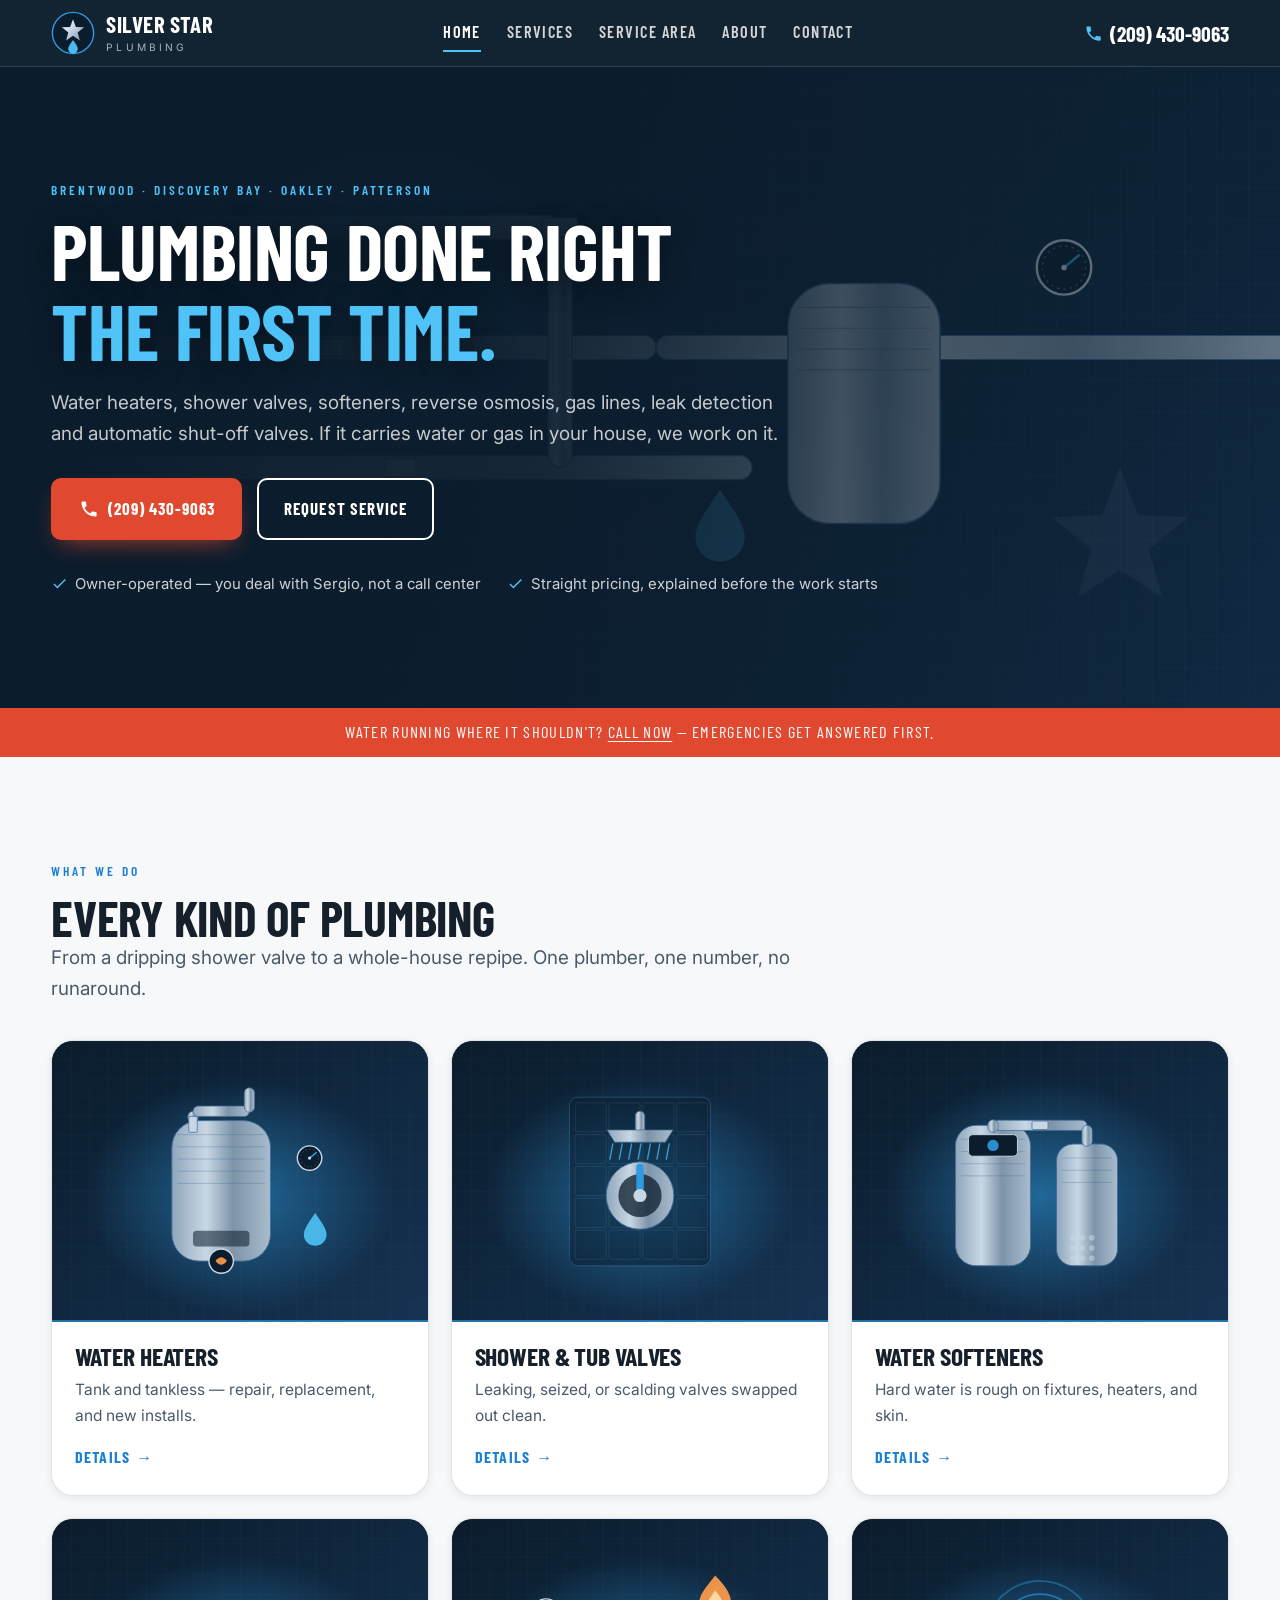
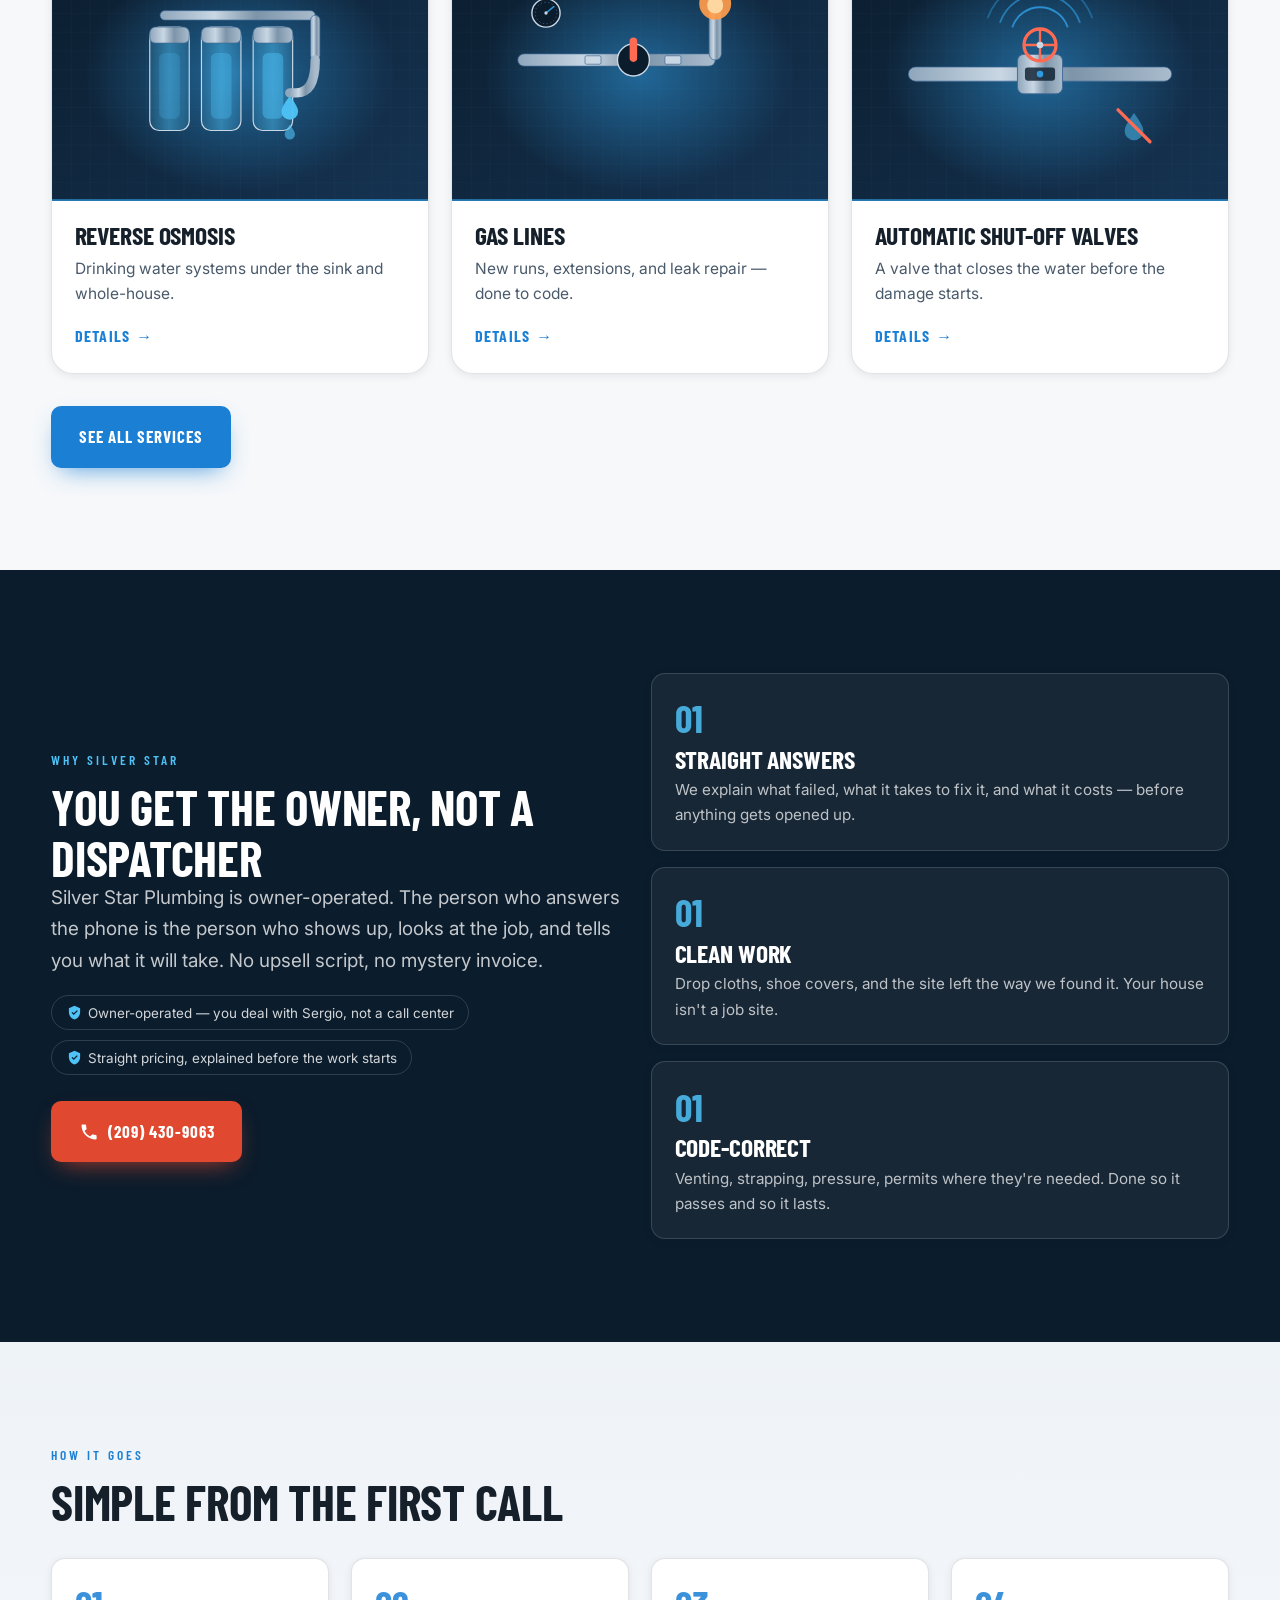
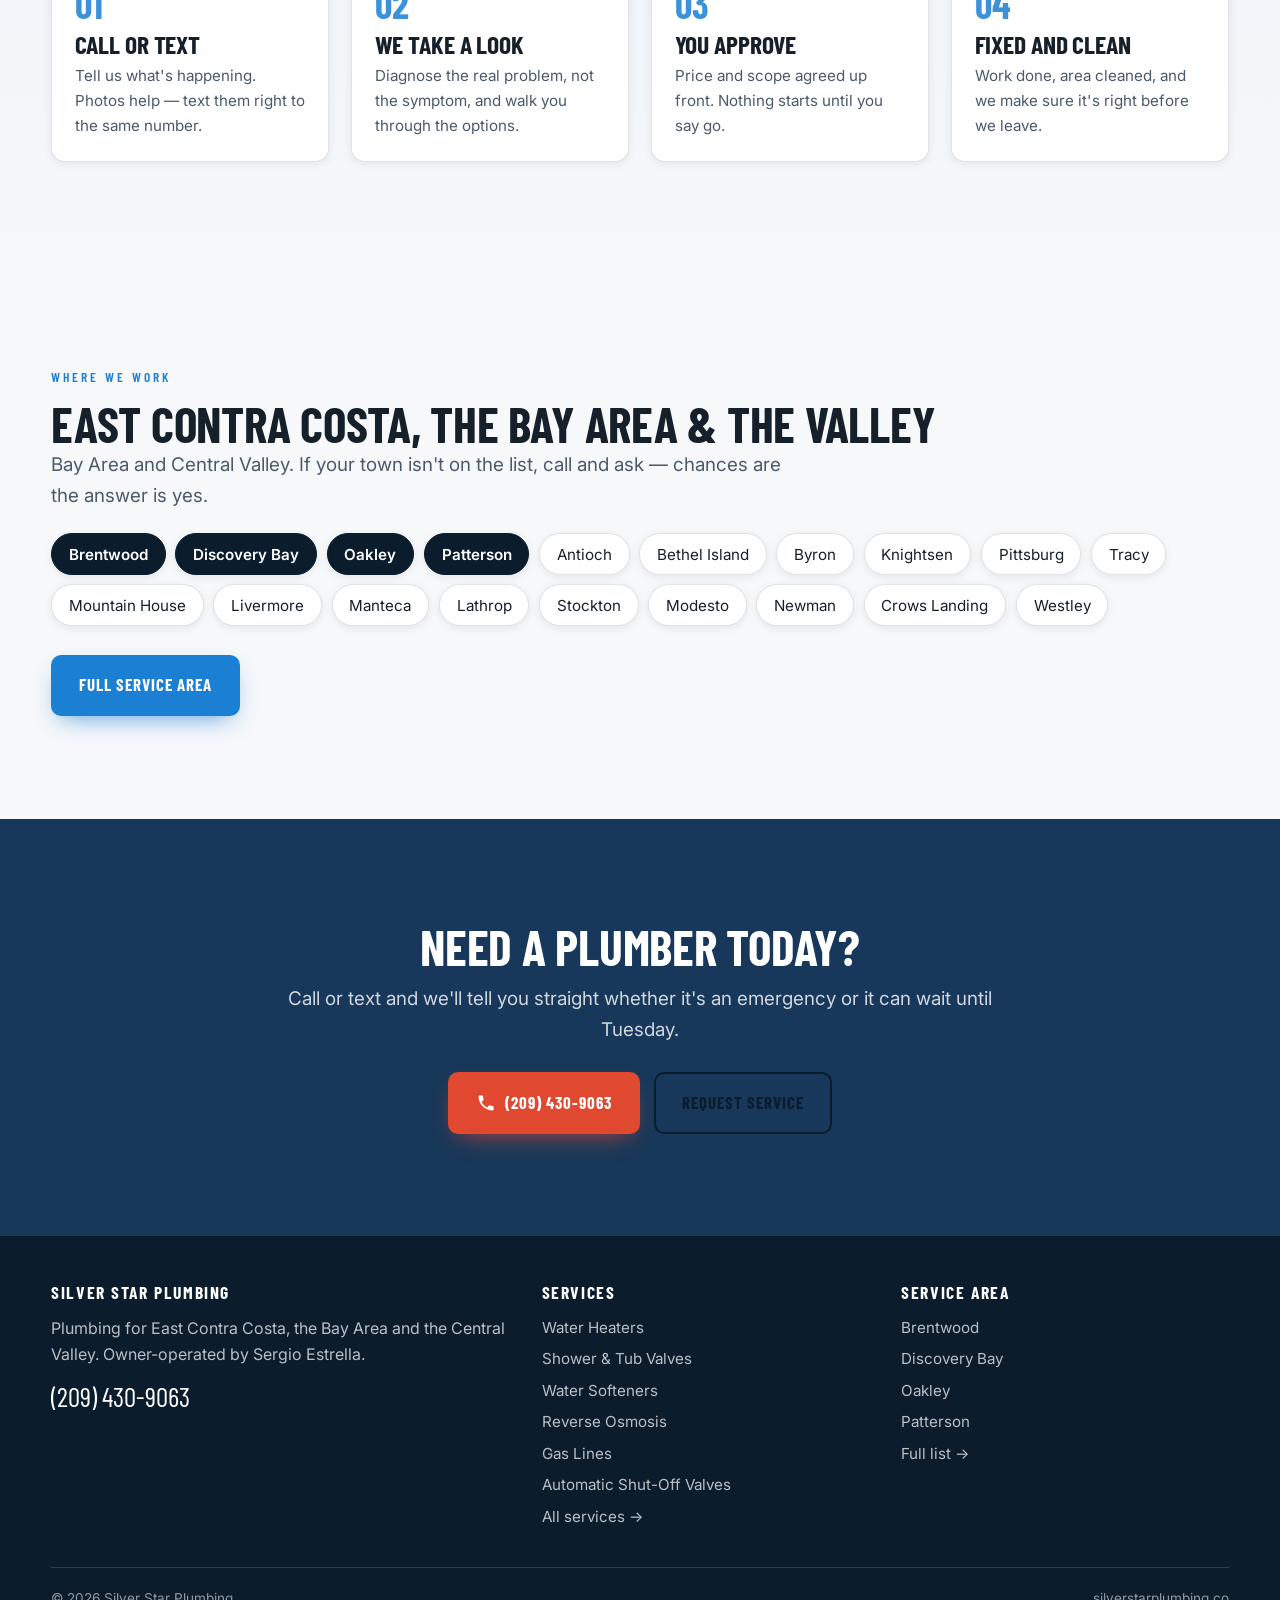
==== index.html @ 2db51eb0 "Silver Star Plumbing site: 5 pages, config-driven, generated brand art Static site for silverstarplu" ====
<!doctype html>
<html lang="en">
<head>
<meta charset="utf-8">
<meta name="viewport" content="width=device-width, initial-scale=1">
<title>Silver Star Plumbing — Brentwood, Discovery Bay, Oakley &amp; Patterson Plumber</title>
<meta name="description" content="Owner-operated plumbing for Brentwood, Discovery Bay, Oakley, Patterson and the surrounding Bay Area. Water heaters, shower valves, softeners, reverse osmosis, gas lines, leak detection and automatic shut-off valves.">
<link rel="canonical" href="https://silverstarplumbing.co/">
<meta property="og:title" content="Silver Star Plumbing">
<meta property="og:description" content="Water heaters, leak detection, gas lines, softeners and every other kind of plumbing — Brentwood, Discovery Bay, Oakley, Patterson and beyond.">
<meta property="og:type" content="website">
<meta property="og:url" content="https://silverstarplumbing.co/">
<meta property="og:image" content="https://silverstarplumbing.co/img/hero.svg">
<link rel="icon" href="img/logo.svg" type="image/svg+xml">
<link rel="preconnect" href="https://fonts.googleapis.com">
<link rel="preconnect" href="https://fonts.gstatic.com" crossorigin>
<link href="https://fonts.googleapis.com/css2?family=Barlow+Condensed:wght@600;700&family=Inter:wght@400;500;600;700&display=swap" rel="stylesheet">
<link rel="stylesheet" href="css/style.css">
</head>
<body>
<a class="skip" href="#main">Skip to content</a>
<header class="site-header" id="site-header"></header>

<main id="main">

  <!-- HERO -->
  <section class="hero on-dark">
    <div class="wrap">
      <p class="eyebrow light">Brentwood · Discovery Bay · Oakley · Patterson</p>
      <h1>Plumbing done right<span class="accent">the first time.</span></h1>
      <p class="lede">Water heaters, shower valves, softeners, reverse osmosis, gas lines, leak detection and automatic shut-off valves. If it carries water or gas in your house, we work on it.</p>
      <div class="hero-actions">
        <a class="btn btn-call" href="#" data-phone data-phone-text></a>
        <a class="btn btn-ghost" href="contact.html">Request Service</a>
      </div>
      <ul class="hero-trust" id="hero-trust"></ul>
    </div>
  </section>

  <div class="strip">
    Water running where it shouldn't? <a href="#" data-phone>Call now</a> — emergencies get answered first.
  </div>

  <!-- SERVICES -->
  <section>
    <div class="wrap">
      <p class="eyebrow">What we do</p>
      <h2>Every kind of plumbing</h2>
      <p class="lede" style="margin-bottom:2.2rem">From a dripping shower valve to a whole-house repipe. One plumber, one number, no runaround.</p>
      <div class="grid grid-3" id="service-grid" data-limit="6"></div>
      <p style="margin-top:2rem"><a class="btn btn-primary" href="services.html">See all services</a></p>
    </div>
  </section>

  <!-- WHY -->
  <section class="band-dark on-dark">
    <div class="wrap">
      <div class="grid grid-2" style="align-items:center">
        <div>
          <p class="eyebrow light">Why Silver Star</p>
          <h2>You get the owner, not a dispatcher</h2>
          <p class="lede">Silver Star Plumbing is owner-operated. The person who answers the phone is the person who shows up, looks at the job, and tells you what it will take. No upsell script, no mystery invoice.</p>
          <div class="badge-row" id="badge-row"></div>
          <p style="margin-top:1.6rem"><a class="btn btn-call" href="#" data-phone data-phone-text></a></p>
        </div>
        <div class="grid" style="gap:1rem">
          <div class="step"><h3>Straight answers</h3><p>We explain what failed, what it takes to fix it, and what it costs — before anything gets opened up.</p></div>
          <div class="step"><h3>Clean work</h3><p>Drop cloths, shoe covers, and the site left the way we found it. Your house isn't a job site.</p></div>
          <div class="step"><h3>Code-correct</h3><p>Venting, strapping, pressure, permits where they're needed. Done so it passes and so it lasts.</p></div>
        </div>
      </div>
    </div>
  </section>

  <!-- PROCESS -->
  <section class="band-tint">
    <div class="wrap">
      <p class="eyebrow">How it goes</p>
      <h2>Simple from the first call</h2>
      <div class="grid grid-4 steps" style="margin-top:2rem">
        <div class="step"><h3>Call or text</h3><p>Tell us what's happening. Photos help — text them right to the same number.</p></div>
        <div class="step"><h3>We take a look</h3><p>Diagnose the real problem, not the symptom, and walk you through the options.</p></div>
        <div class="step"><h3>You approve</h3><p>Price and scope agreed up front. Nothing starts until you say go.</p></div>
        <div class="step"><h3>Fixed and clean</h3><p>Work done, area cleaned, and we make sure it's right before we leave.</p></div>
      </div>
    </div>
  </section>

  <!-- AREAS -->
  <section>
    <div class="wrap">
      <p class="eyebrow">Where we work</p>
      <h2>East Contra Costa, the Bay Area &amp; the Valley</h2>
      <p class="lede" id="area-note"></p>
      <div class="chips" id="area-chips"></div>
      <p style="margin-top:1.8rem"><a class="btn btn-primary" href="areas.html">Full service area</a></p>
    </div>
  </section>

  <!-- REVIEWS (renders only when real reviews exist in config) -->
  <section id="reviews-section" class="band-tint">
    <div class="wrap">
      <p class="eyebrow">Customers</p>
      <h2>What people say</h2>
      <div class="grid grid-3" id="review-grid" style="margin-top:2rem"></div>
    </div>
  </section>

  <!-- CTA -->
  <section class="cta-band">
    <div class="wrap">
      <h2>Need a plumber today?</h2>
      <p class="lede">Call or text and we'll tell you straight whether it's an emergency or it can wait until Tuesday.</p>
      <div class="cta-actions">
        <a class="btn btn-call" href="#" data-phone data-phone-text></a>
        <a class="btn btn-ghost" href="contact.html">Request Service</a>
      </div>
    </div>
  </section>

</main>

<footer class="site-footer" id="site-footer"></footer>
<div class="call-bar" id="call-bar"></div>

<script src="js/config.js"></script>
<script src="js/main.js"></script>
</body>
</html>
---- css/style.css ----
/* =========================================================
   Silver Star Plumbing — design system
   Navy / steel silver / water blue. Condensed industrial
   display face, clean sans body. Mobile-first: most plumbing
   traffic is a person standing in a wet room holding a phone.
   ========================================================= */

:root {
  --navy: #0b1c2c;
  --navy-2: #10273d;
  --navy-3: #17385a;
  --ink: #16202b;
  --ink-soft: #4a5a6b;
  --paper: #f6f8fa;
  --white: #ffffff;
  --steel: #c9d7e4;
  --line: rgba(11, 28, 44, .12);
  --line-dark: rgba(201, 215, 228, .18);
  --blue: #1b7fd4;
  --blue-dark: #1466ac;
  --water: #4fc3f7;
  --alert: #e0492f;
  --alert-dark: #bd3a23;

  --shadow-sm: 0 2px 8px rgba(11, 28, 44, .08);
  --shadow: 0 18px 44px -18px rgba(11, 28, 44, .38);
  --shadow-lg: 0 30px 70px -26px rgba(11, 28, 44, .5);
  --radius: 14px;
  --radius-lg: 22px;

  --display: "Barlow Condensed", "Oswald", "Avenir Next Condensed", "Arial Narrow",
             "Helvetica Neue", sans-serif;
  --body: "Inter", -apple-system, BlinkMacSystemFont, "Segoe UI", Roboto, sans-serif;
}

*, *::before, *::after { margin: 0; padding: 0; box-sizing: border-box; }
html { scroll-behavior: smooth; -webkit-text-size-adjust: 100%; }
body {
  font-family: var(--body);
  background: var(--paper);
  color: var(--ink);
  line-height: 1.65;
  -webkit-font-smoothing: antialiased;
  overflow-x: hidden;
}
img, svg { max-width: 100%; height: auto; display: block; }
.card-art img { height: 100%; }
a { color: inherit; text-decoration: none; }
button { font: inherit; cursor: pointer; }

h1, h2, h3, h4, .display {
  font-family: var(--display);
  font-weight: 700;
  line-height: 1.02;
  letter-spacing: -.005em;
  text-transform: uppercase;
}
h1 { font-size: clamp(2.6rem, 7.4vw, 4.9rem); }
h2 { font-size: clamp(2rem, 5vw, 3.1rem); }
h3 { font-size: clamp(1.25rem, 2.6vw, 1.6rem); }

.wrap { width: min(1180px, 92vw); margin: 0 auto; }
.center { text-align: center; }
.eyebrow {
  font-family: var(--display);
  text-transform: uppercase;
  letter-spacing: .22em;
  font-size: .84rem;
  font-weight: 600;
  color: var(--blue);
  margin-bottom: .6rem;
}
.on-dark .eyebrow, .eyebrow.light { color: var(--water); }
.lede { font-size: clamp(1.02rem, 2vw, 1.18rem); color: var(--ink-soft); max-width: 62ch; }
.on-dark .lede { color: rgba(255, 255, 255, .76); }
section { padding: clamp(3.6rem, 8vw, 6.4rem) 0; }

/* ---------- skip link ---------- */
.skip {
  position: absolute; left: -9999px; top: 0; z-index: 200;
  background: var(--navy); color: #fff; padding: 12px 18px; border-radius: 0 0 10px 0;
}
.skip:focus { left: 0; }

/* ---------- buttons ---------- */
.btn {
  display: inline-flex; align-items: center; justify-content: center; gap: .55rem;
  font-family: var(--display); text-transform: uppercase; letter-spacing: .06em;
  font-weight: 700; font-size: 1.06rem;
  padding: .92rem 1.6rem; border: 2px solid transparent; border-radius: 10px;
  transition: transform .16s ease, box-shadow .2s ease, background .2s ease, color .2s ease;
  min-height: 52px;
}
.btn:hover { transform: translateY(-2px); }
.btn:active { transform: translateY(0); }
.btn-call { background: var(--alert); color: #fff; box-shadow: 0 10px 24px -10px rgba(224, 73, 47, .8); }
.btn-call:hover { background: var(--alert-dark); }
.btn-primary { background: var(--blue); color: #fff; box-shadow: 0 10px 24px -10px rgba(27, 127, 212, .8); }
.btn-primary:hover { background: var(--blue-dark); }
.btn-ghost { border-color: currentColor; color: var(--navy); }
.on-dark .btn-ghost { color: #fff; }
.btn-ghost:hover { background: rgba(255, 255, 255, .1); }
.btn svg { width: 20px; height: 20px; fill: currentColor; }

/* ---------- header ---------- */
.site-header {
  position: sticky; top: 0; z-index: 80;
  background: rgba(11, 28, 44, .97);
  backdrop-filter: blur(12px);
  border-bottom: 1px solid var(--line-dark);
}
.header-inner {
  display: flex; align-items: center; justify-content: space-between; gap: 1rem;
  padding: .7rem 4vw;
}
.brand { display: flex; align-items: center; gap: .7rem; }
.brand img { width: 44px; height: 44px; }
.brand-text { line-height: 1.02; }
.brand-name {
  font-family: var(--display); font-weight: 700; text-transform: uppercase;
  font-size: 1.42rem; color: #fff; letter-spacing: .01em;
}
.brand-sub {
  font-size: .64rem; letter-spacing: .3em; text-transform: uppercase;
  color: var(--steel); opacity: .8;
}
.nav { display: flex; align-items: center; gap: 1.6rem; }
.nav a {
  font-family: var(--display); text-transform: uppercase; letter-spacing: .09em;
  font-weight: 600; font-size: 1.02rem; color: rgba(255, 255, 255, .82);
  padding: .3rem 0; border-bottom: 2px solid transparent;
}
.nav a:hover, .nav a.active { color: #fff; border-bottom-color: var(--water); }
.header-cta { display: flex; align-items: center; gap: .75rem; }
.header-phone {
  font-family: var(--display); font-size: 1.34rem; font-weight: 700; color: #fff;
  display: flex; align-items: center; gap: .45rem; white-space: nowrap;
}
.header-phone svg { width: 19px; height: 19px; fill: var(--water); }
.nav-toggle {
  display: none; background: none; border: 1px solid var(--line-dark);
  border-radius: 8px; padding: .5rem .6rem; color: #fff;
}
.nav-toggle svg { width: 24px; height: 24px; fill: currentColor; }

@media (max-width: 940px) {
  .nav {
    position: fixed; inset: 62px 0 auto 0; flex-direction: column; gap: 0;
    background: var(--navy); border-bottom: 1px solid var(--line-dark);
    padding: .5rem 4vw 1.2rem; display: none;
  }
  .nav.open { display: flex; }
  .nav a { width: 100%; padding: .85rem 0; border-bottom: 1px solid var(--line-dark); }
  .nav a:hover, .nav a.active { border-bottom-color: var(--line-dark); }
  .nav-toggle { display: block; }
  .header-phone span { display: none; }
  .header-phone::after { content: "Call"; font-size: 1.1rem; }
}
@media (max-width: 460px) {
  .brand img { width: 38px; height: 38px; }
  .brand-name { font-size: 1.18rem; }
  .brand-sub { font-size: .58rem; letter-spacing: .24em; }
}

/* ---------- hero ---------- */
.hero {
  position: relative; color: #fff; overflow: hidden;
  background: var(--navy);
  padding: clamp(3.4rem, 9vw, 7rem) 0 clamp(4rem, 9vw, 7rem);
}
.hero::before {
  content: ""; position: absolute; inset: 0;
  background-image: url("../img/hero.svg");
  background-size: cover; background-position: center right;
  opacity: .85;
}
.hero::after {
  content: ""; position: absolute; inset: 0;
  background: linear-gradient(100deg, var(--navy) 10%, rgba(11, 28, 44, .9) 44%, rgba(11, 28, 44, .28) 100%);
}
.hero .wrap { position: relative; z-index: 2; }
.hero h1 { margin-bottom: 1rem; text-shadow: 0 4px 30px rgba(0, 0, 0, .45); }
.hero h1 .accent { color: var(--water); display: block; }
.hero .lede { margin-bottom: 1.8rem; }
.hero-actions { display: flex; flex-wrap: wrap; gap: .9rem; margin-bottom: 2rem; }
.hero-trust { display: flex; flex-wrap: wrap; gap: .6rem 1.6rem; font-size: .93rem; color: rgba(255, 255, 255, .8); }
.hero-trust li { list-style: none; display: flex; align-items: center; gap: .45rem; }
.hero-trust svg { width: 17px; height: 17px; fill: var(--water); flex: none; }

/* ---------- alert strip ---------- */
.strip {
  background: var(--alert); color: #fff;
  font-family: var(--display); text-transform: uppercase; letter-spacing: .08em;
  font-size: 1.02rem; text-align: center; padding: .7rem 4vw;
}
.strip a { text-decoration: underline; text-underline-offset: 3px; }

/* ---------- service grid ---------- */
.grid { display: grid; gap: 1.4rem; }
.grid-3 { grid-template-columns: repeat(auto-fit, minmax(290px, 1fr)); }
.grid-2 { grid-template-columns: repeat(auto-fit, minmax(340px, 1fr)); }
.grid-4 { grid-template-columns: repeat(auto-fit, minmax(215px, 1fr)); }

.card {
  background: var(--white); border: 1px solid var(--line); border-radius: var(--radius-lg);
  overflow: hidden; box-shadow: var(--shadow-sm);
  transition: transform .2s ease, box-shadow .25s ease, border-color .2s ease;
  display: flex; flex-direction: column;
}
.card:hover { transform: translateY(-4px); box-shadow: var(--shadow); border-color: rgba(27, 127, 212, .4); }
.card-art { aspect-ratio: 4 / 3; background: var(--navy); overflow: hidden; }
.card-art img { width: 100%; height: 100%; object-fit: cover; }
.card-body { padding: 1.3rem 1.4rem 1.5rem; flex: 1; display: flex; flex-direction: column; }
.card-body h3 { margin-bottom: .5rem; }
.card-body p { color: var(--ink-soft); font-size: .97rem; }
.card-link {
  margin-top: auto; padding-top: 1rem;
  font-family: var(--display); text-transform: uppercase; letter-spacing: .08em;
  font-weight: 700; color: var(--blue); display: inline-flex; align-items: center; gap: .35rem;
}
.card:hover .card-link { gap: .65rem; }
.card-link::after { content: "→"; transition: transform .2s ease; }

/* ---------- detailed service blocks ---------- */
.svc {
  display: grid; grid-template-columns: minmax(0, 1fr) minmax(0, 1fr);
  gap: clamp(1.6rem, 4vw, 3.4rem); align-items: center;
  padding: clamp(2rem, 5vw, 3.2rem) 0; border-bottom: 1px solid var(--line);
  scroll-margin-top: 90px;
}
.svc:last-child { border-bottom: none; }
.svc:nth-child(even) .svc-art { order: 2; }
.svc-art { border-radius: var(--radius-lg); overflow: hidden; box-shadow: var(--shadow); background: var(--navy); }
.svc-art img { width: 100%; }
.svc h2 { margin-bottom: .7rem; }
.svc ul { list-style: none; margin-top: 1.1rem; display: grid; gap: .55rem; }
.svc li { display: flex; gap: .6rem; align-items: flex-start; font-size: .99rem; }
.svc li svg { width: 19px; height: 19px; fill: var(--blue); flex: none; margin-top: .28rem; }
@media (max-width: 800px) {
  .svc { grid-template-columns: 1fr; }
  .svc:nth-child(even) .svc-art { order: 0; }
}

/* ---------- dark band ---------- */
.band-dark { background: var(--navy); color: #fff; }
.band-dark h2 { color: #fff; }
.band-tint { background: linear-gradient(180deg, #eef3f8, var(--paper)); }

/* ---------- steps ---------- */
.steps { counter-reset: step; }
.step {
  position: relative; background: var(--white); border: 1px solid var(--line);
  border-radius: var(--radius); padding: 1.6rem 1.4rem 1.4rem; box-shadow: var(--shadow-sm);
}
.band-dark .step { background: rgba(255, 255, 255, .05); border-color: var(--line-dark); }
.step::before {
  counter-increment: step; content: counter(step, decimal-leading-zero);
  font-family: var(--display); font-size: 2.4rem; font-weight: 700; color: var(--blue);
  line-height: 1; display: block; margin-bottom: .5rem; opacity: .85;
}
.band-dark .step::before { color: var(--water); }
.step h3 { margin-bottom: .35rem; }
.step p { font-size: .95rem; color: var(--ink-soft); }
.band-dark .step p { color: rgba(255, 255, 255, .72); }

/* ---------- areas ---------- */
.chips { display: flex; flex-wrap: wrap; gap: .6rem; margin-top: 1.4rem; }
.chip {
  border: 1px solid var(--line); background: var(--white); border-radius: 999px;
  padding: .45rem 1.05rem; font-size: .95rem; box-shadow: var(--shadow-sm);
}
.chip.primary { background: var(--navy); color: #fff; border-color: var(--navy); font-weight: 600; }
.band-dark .chip { background: rgba(255, 255, 255, .07); border-color: var(--line-dark); color: #fff; box-shadow: none; }
.band-dark .chip.primary { background: var(--blue); border-color: var(--blue); }

/* ---------- form ---------- */
.form-wrap {
  background: var(--white); border: 1px solid var(--line); border-radius: var(--radius-lg);
  padding: clamp(1.4rem, 4vw, 2.4rem); box-shadow: var(--shadow);
}
.field { margin-bottom: 1.05rem; }
.field label {
  display: block; font-weight: 600; font-size: .92rem; margin-bottom: .35rem; color: var(--ink);
}
.field .req { color: var(--alert); }
.field input, .field select, .field textarea {
  width: 100%; font: inherit; color: var(--ink);
  padding: .8rem .95rem; border: 1px solid rgba(11, 28, 44, .22); border-radius: 10px;
  background: var(--white); transition: border-color .18s, box-shadow .18s;
  min-height: 50px;
}
.field textarea { min-height: 130px; resize: vertical; }
.field input:focus, .field select:focus, .field textarea:focus {
  outline: none; border-color: var(--blue); box-shadow: 0 0 0 3px rgba(27, 127, 212, .18);
}
.field.invalid input, .field.invalid select, .field.invalid textarea { border-color: var(--alert); }
.field-error { display: none; color: var(--alert); font-size: .85rem; margin-top: .3rem; }
.field.invalid .field-error { display: block; }
.field-row { display: grid; grid-template-columns: 1fr 1fr; gap: 1rem; }
@media (max-width: 620px) { .field-row { grid-template-columns: 1fr; gap: 0; } }
.form-note { font-size: .86rem; color: var(--ink-soft); margin-top: .9rem; }
.form-status {
  display: none; margin-top: 1rem; padding: .9rem 1.1rem; border-radius: 10px;
  font-size: .95rem; border: 1px solid;
}
.form-status.show { display: block; }
.form-status.ok { background: #e8f6ee; border-color: #96d6b0; color: #14663c; }
.form-status.err { background: #fdecea; border-color: #f3b3a8; color: #8f2718; }

/* ---------- contact rail ---------- */
.contact-rail { display: grid; gap: 1rem; }
.contact-item {
  display: flex; gap: .9rem; align-items: flex-start;
  padding: 1.1rem 1.2rem; border: 1px solid var(--line-dark); border-radius: var(--radius);
  background: rgba(255, 255, 255, .05);
}
.contact-item svg { width: 24px; height: 24px; fill: var(--water); flex: none; margin-top: .2rem; }
.contact-item .k {
  font-family: var(--display); text-transform: uppercase; letter-spacing: .1em;
  font-size: .82rem; color: var(--steel);
}
.contact-item .v { font-size: 1.15rem; font-weight: 600; color: #fff; }
.contact-item .v.big { font-family: var(--display); font-size: 1.85rem; }

/* ---------- CTA band ---------- */
.cta-band { background: var(--navy-3); color: #fff; text-align: center; }
.cta-band h2 { margin-bottom: .7rem; }
.cta-band .lede { margin: 0 auto 1.7rem; color: rgba(255, 255, 255, .8); }
.cta-actions { display: flex; flex-wrap: wrap; gap: .9rem; justify-content: center; }

/* ---------- footer ---------- */
.site-footer { background: var(--navy); color: rgba(255, 255, 255, .72); padding: 3rem 0 1.4rem; }
.footer-grid { display: grid; grid-template-columns: 1.4fr 1fr 1fr; gap: 2rem; }
@media (max-width: 780px) { .footer-grid { grid-template-columns: 1fr; gap: 1.6rem; } }
.site-footer h4 {
  color: #fff; font-size: 1.1rem; letter-spacing: .09em; margin-bottom: .8rem;
}
.site-footer ul { list-style: none; display: grid; gap: .4rem; font-size: .95rem; }
.site-footer a:hover { color: #fff; text-decoration: underline; text-underline-offset: 3px; }
.footer-phone {
  font-family: var(--display); font-size: 1.7rem; color: #fff; display: inline-block; margin-top: .4rem;
}
.footer-bottom {
  margin-top: 2.4rem; padding-top: 1.2rem; border-top: 1px solid var(--line-dark);
  display: flex; flex-wrap: wrap; gap: .5rem 1.4rem; justify-content: space-between;
  font-size: .85rem; color: rgba(255, 255, 255, .55);
}

/* ---------- sticky mobile call bar ---------- */
.call-bar {
  position: fixed; left: 0; right: 0; bottom: 0; z-index: 90;
  display: none; grid-template-columns: 1fr 1fr;
  border-top: 1px solid rgba(255, 255, 255, .18);
}
.call-bar a {
  display: flex; align-items: center; justify-content: center; gap: .5rem;
  padding: .95rem .6rem; font-family: var(--display); text-transform: uppercase;
  letter-spacing: .06em; font-size: 1.08rem; color: #fff;
}
.call-bar .c1 { background: var(--alert); }
.call-bar .c2 { background: var(--navy); }
.call-bar svg { width: 19px; height: 19px; fill: currentColor; }
@media (max-width: 780px) {
  .call-bar { display: grid; }
  body { padding-bottom: 58px; }
}

/* ---------- misc ---------- */
.badge-row { display: flex; flex-wrap: wrap; gap: .6rem; margin-top: 1.2rem; }
.badge {
  display: inline-flex; align-items: center; gap: .4rem;
  border: 1px solid var(--line-dark); border-radius: 999px; padding: .35rem .9rem;
  font-size: .84rem; color: rgba(255, 255, 255, .82);
}
.badge svg { width: 15px; height: 15px; fill: var(--water); }

.faq-item { border-bottom: 1px solid var(--line); padding: 1.1rem 0; }
.faq-item h3 { font-size: 1.18rem; margin-bottom: .4rem; }
.faq-item p { color: var(--ink-soft); font-size: .98rem; }

.owner-card {
  display: grid; grid-template-columns: 150px 1fr; gap: 1.6rem; align-items: center;
}
@media (max-width: 620px) { .owner-card { grid-template-columns: 1fr; text-align: left; } }
.owner-mark {
  width: 150px; height: 150px; border-radius: 50%; overflow: hidden;
  background: var(--navy); box-shadow: var(--shadow); padding: 10px;
}

@media (prefers-reduced-motion: reduce) {
  * { animation: none !important; transition: none !important; scroll-behavior: auto !important; }
}
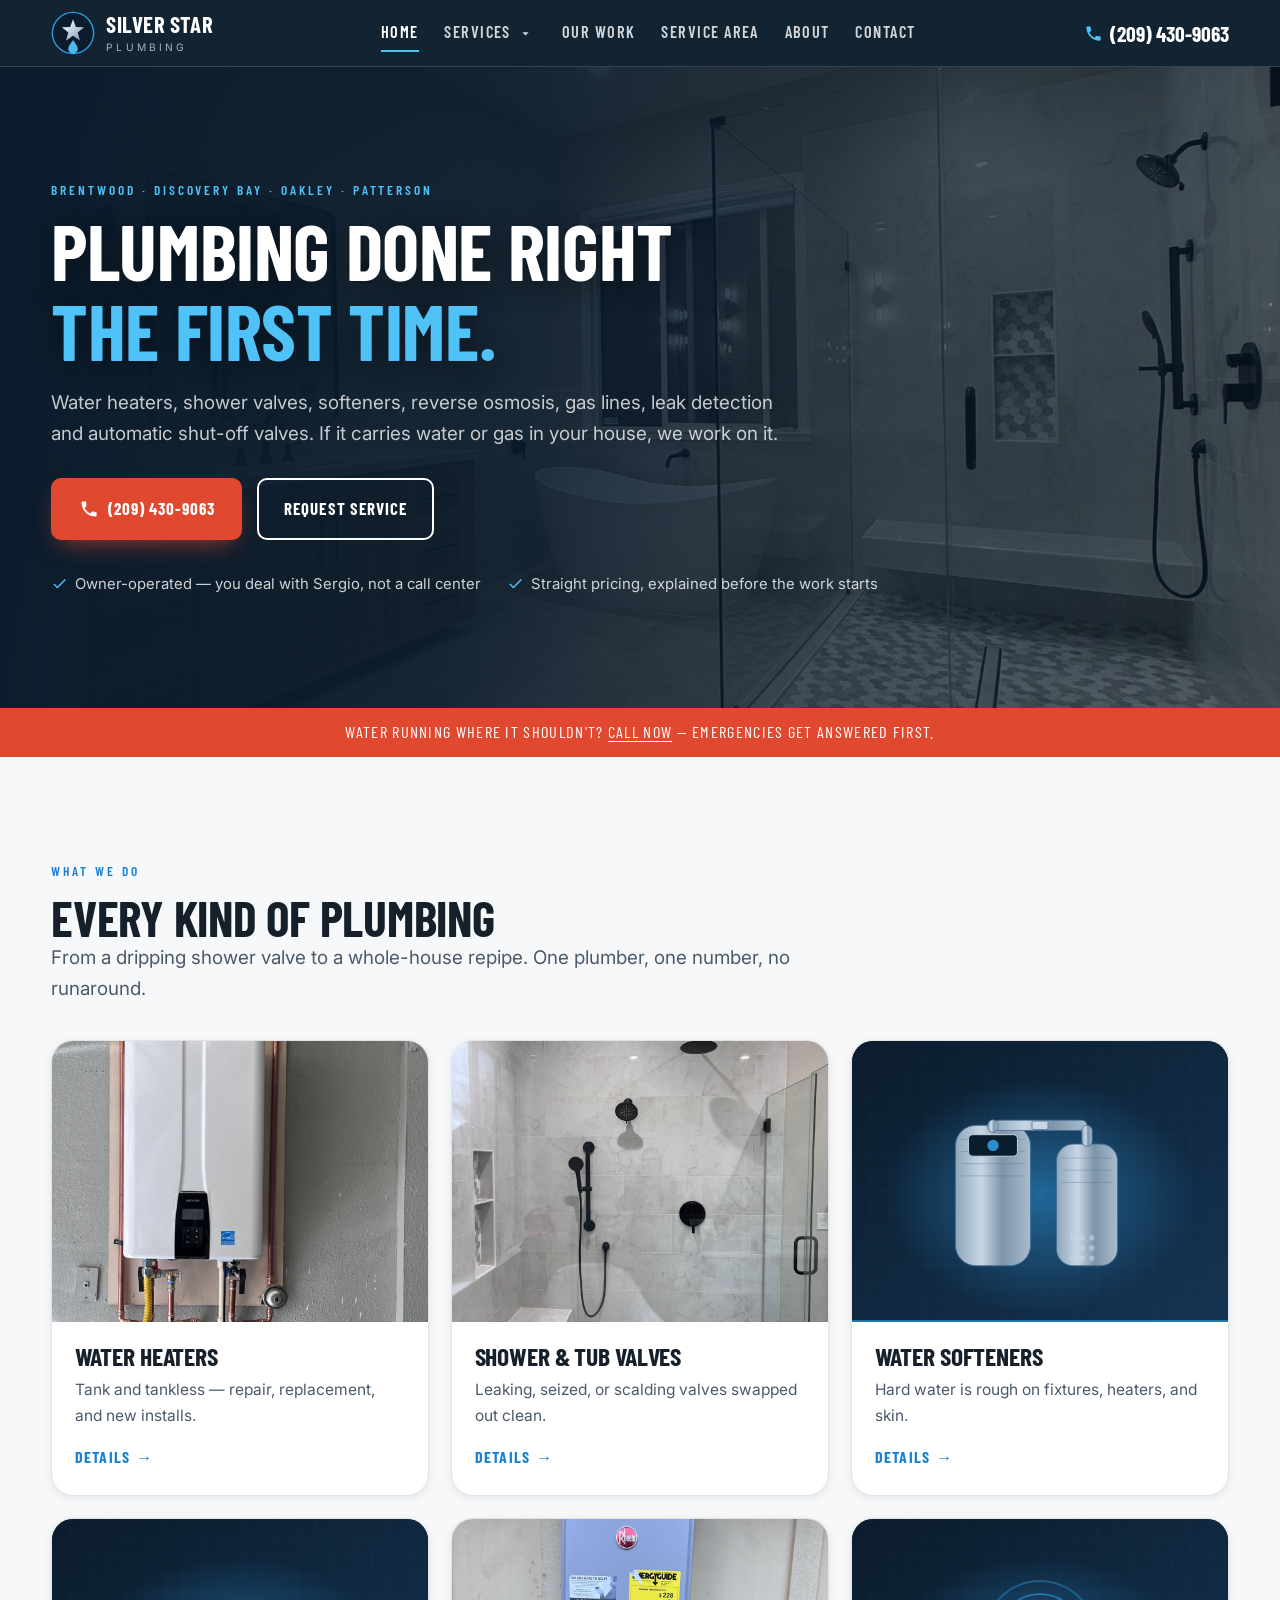
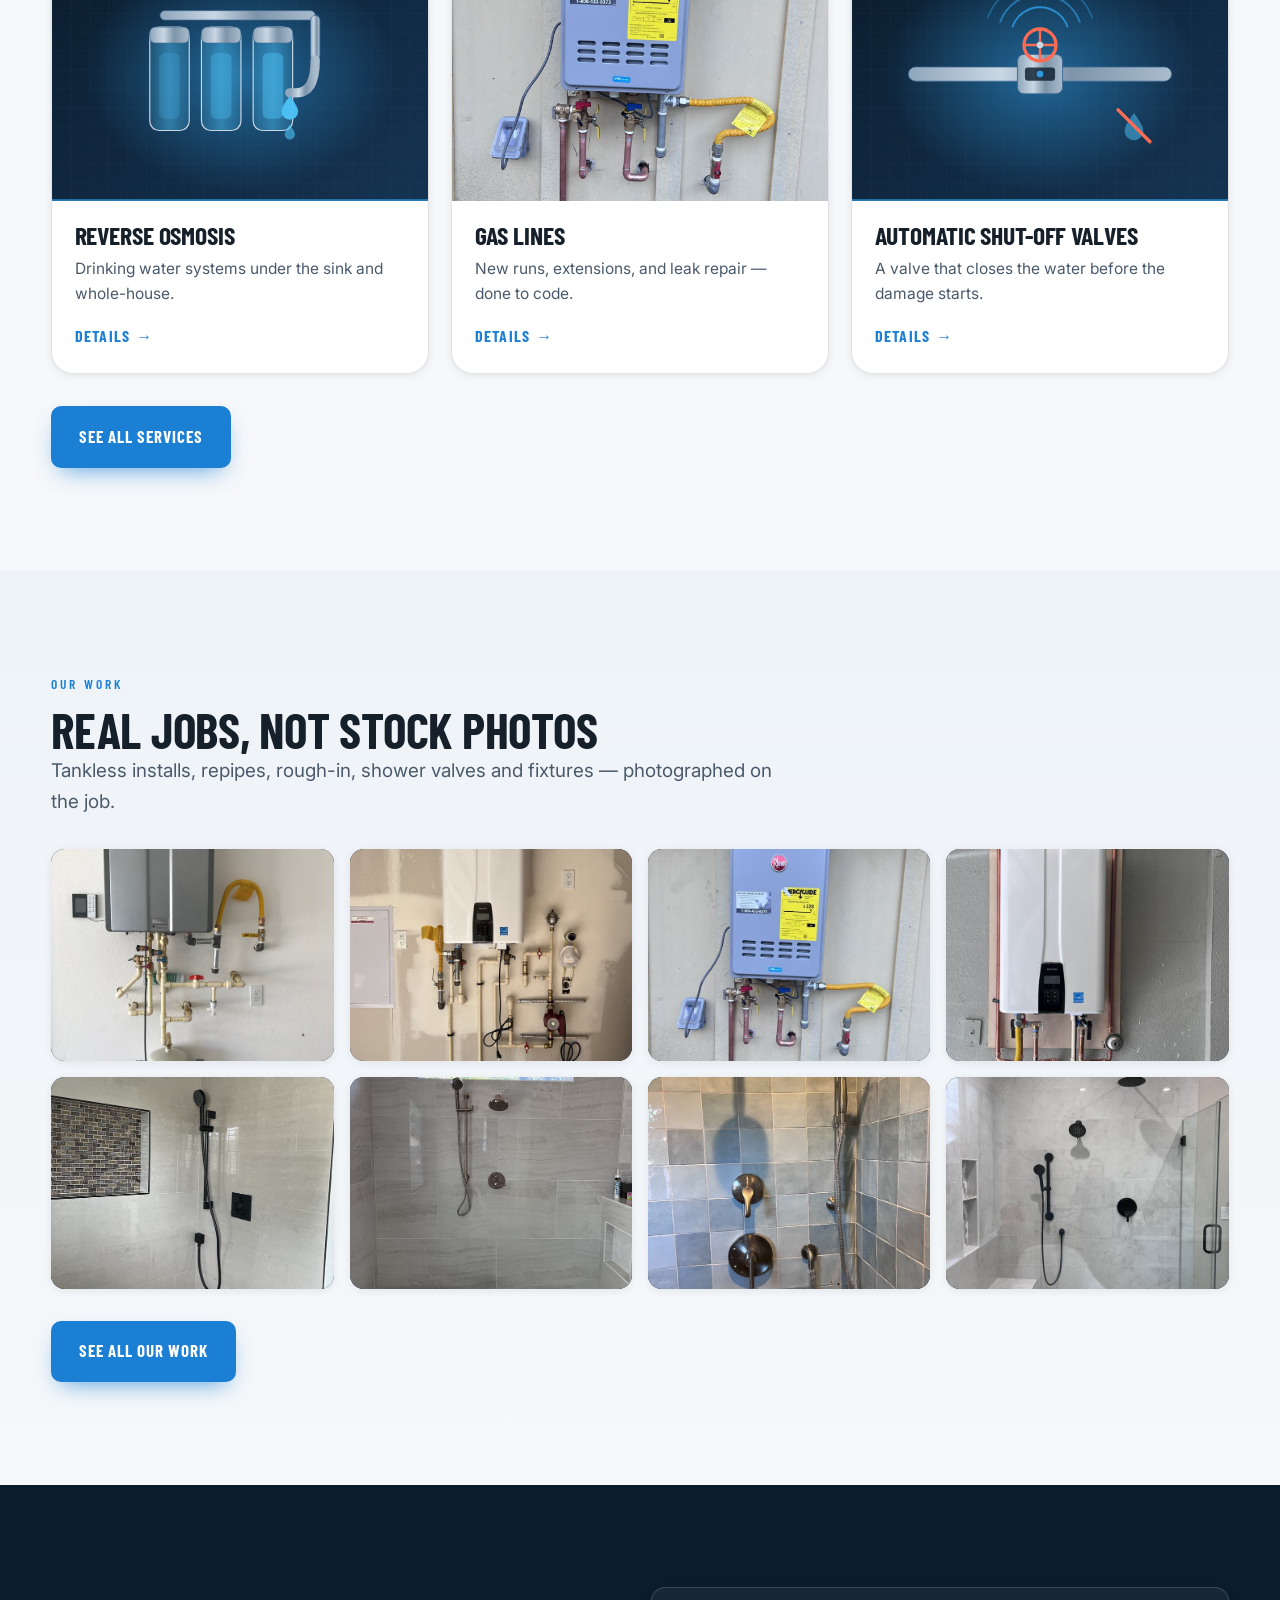
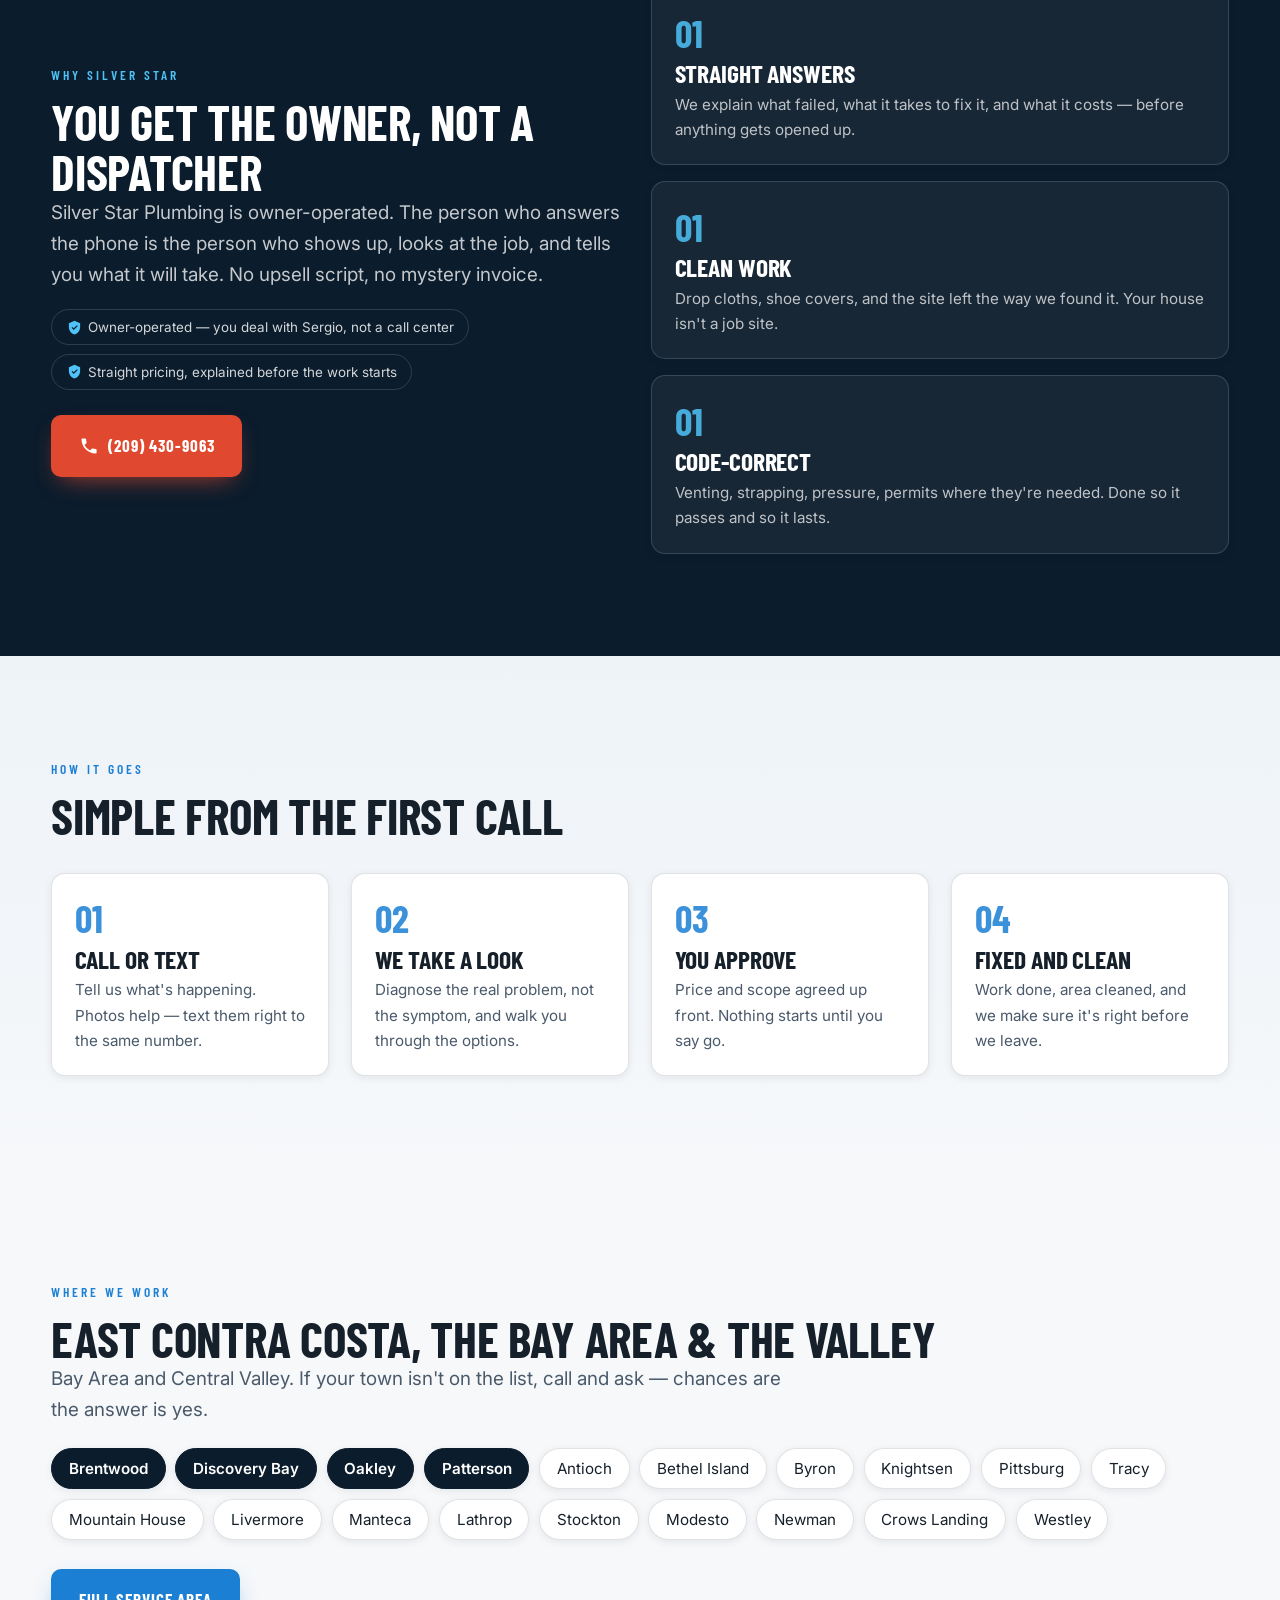
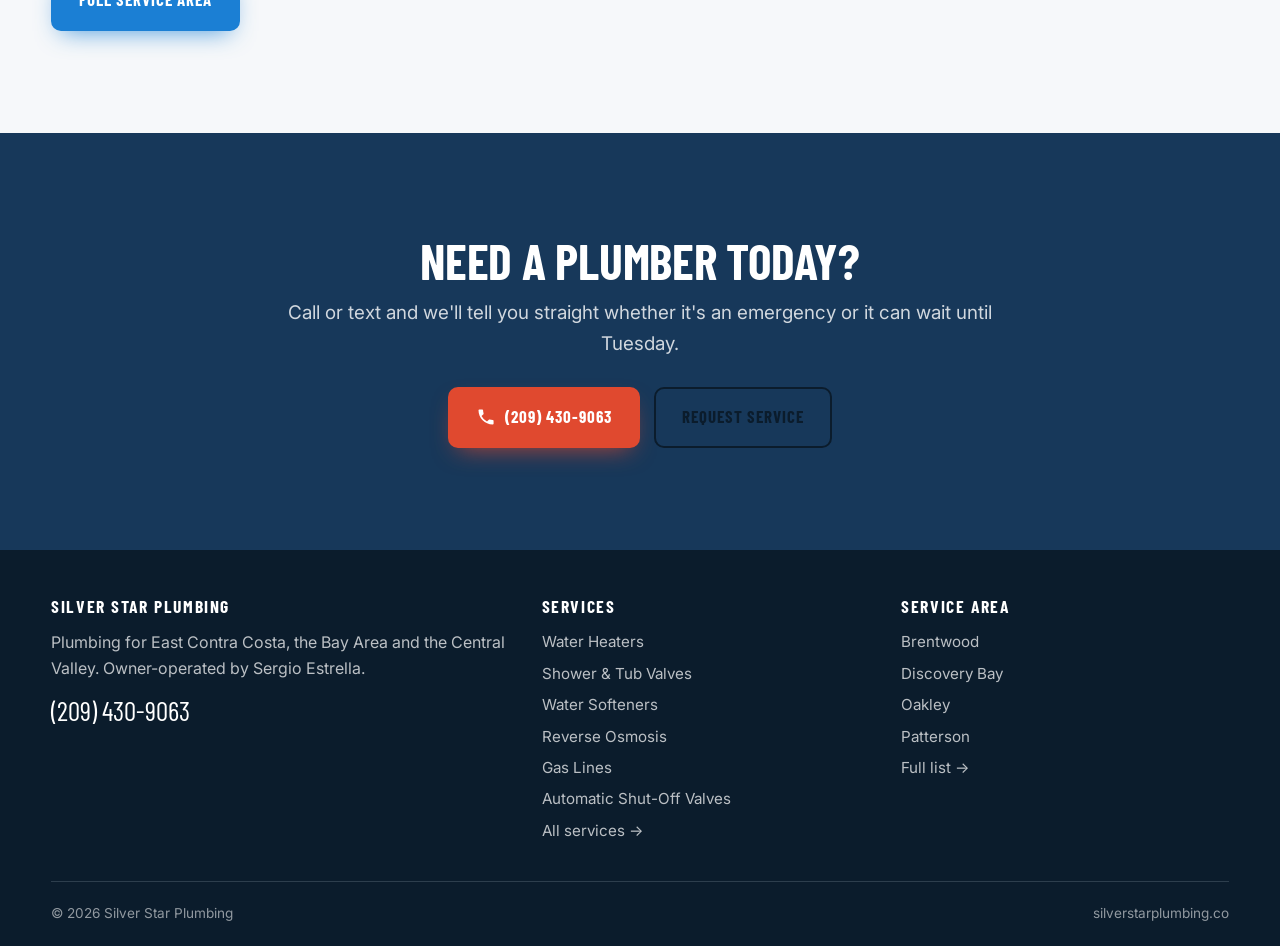
==== commit 4b00b983: "Add Sergio's 32 job photos: sorted gallery, service photos, photo hero - tools/import_photos.py: ori" ====
--- a/index.html
+++ b/index.html
@@ -10,7 +10,7 @@
 <meta property="og:description" content="Water heaters, leak detection, gas lines, softeners and every other kind of plumbing — Brentwood, Discovery Bay, Oakley, Patterson and beyond.">
 <meta property="og:type" content="website">
 <meta property="og:url" content="https://silverstarplumbing.co/">
-<meta property="og:image" content="https://silverstarplumbing.co/img/hero.svg">
+<meta property="og:image" content="https://silverstarplumbing.co/img/photos/hero.jpg">
 <link rel="icon" href="img/logo.svg" type="image/svg+xml">
 <link rel="preconnect" href="https://fonts.googleapis.com">
 <link rel="preconnect" href="https://fonts.gstatic.com" crossorigin>
@@ -49,6 +49,17 @@
       <p class="lede" style="margin-bottom:2.2rem">From a dripping shower valve to a whole-house repipe. One plumber, one number, no runaround.</p>
       <div class="grid grid-3" id="service-grid" data-limit="6"></div>
       <p style="margin-top:2rem"><a class="btn btn-primary" href="services.html">See all services</a></p>
+    </div>
+  </section>
+
+  <!-- RECENT WORK -->
+  <section class="band-tint" id="work">
+    <div class="wrap">
+      <p class="eyebrow">Our work</p>
+      <h2>Real jobs, not stock photos</h2>
+      <p class="lede" style="margin-bottom:2rem">Tankless installs, repipes, rough-in, shower valves and fixtures — photographed on the job.</p>
+      <div class="shots" id="shots" data-limit="8"></div>
+      <p style="margin-top:2rem"><a class="btn btn-primary" href="work.html">See all our work</a></p>
     </div>
   </section>
 
@@ -124,6 +135,7 @@
 <div class="call-bar" id="call-bar"></div>
 
 <script src="js/config.js"></script>
+<script src="js/gallery-data.js"></script>
 <script src="js/main.js"></script>
 </body>
 </html>
--- a/css/style.css
+++ b/css/style.css
@@ -143,6 +143,150 @@
 }
 .nav-toggle svg { width: 24px; height: 24px; fill: currentColor; }
 
+/* ---------- services dropdown ----------
+   Every service reachable in one step from any page. */
+.nav-item { position: relative; display: flex; align-items: center; gap: .25rem; }
+.nav-caret {
+  background: none; border: 0; color: rgba(255, 255, 255, .82); padding: .2rem;
+  display: flex; align-items: center; border-radius: 6px;
+}
+.nav-caret svg { width: 15px; height: 15px; fill: currentColor; transition: transform .2s ease; }
+.nav-item.open .nav-caret svg { transform: rotate(180deg); }
+
+.mega {
+  position: absolute; top: calc(100% + .55rem); left: -.6rem; z-index: 95;
+  min-width: 460px; padding: .6rem;
+  display: grid; grid-template-columns: 1fr 1fr; gap: .1rem;
+  background: var(--navy-2); border: 1px solid var(--line-dark);
+  border-radius: 16px; box-shadow: var(--shadow-lg);
+  opacity: 0; visibility: hidden; transform: translateY(6px);
+  transition: opacity .18s ease, transform .18s ease, visibility .18s;
+}
+.nav-item:hover .mega, .nav-item:focus-within .mega, .nav-item.open .mega {
+  opacity: 1; visibility: visible; transform: none;
+}
+.nav .mega a {
+  font-family: var(--body); text-transform: none; letter-spacing: 0;
+  font-size: .94rem; font-weight: 500; padding: .5rem .7rem;
+  border-radius: 9px; border-bottom: 0; color: rgba(255, 255, 255, .84);
+}
+.nav .mega a:hover, .nav .mega a:focus-visible {
+  background: rgba(79, 195, 247, .14); color: #fff; border-bottom: 0;
+}
+
+@media (max-width: 940px) {
+  .nav-item { flex-wrap: wrap; width: 100%; border-bottom: 1px solid var(--line-dark); }
+  .nav-item > a { flex: 1; border-bottom: 0 !important; }
+  .nav-caret { padding: .85rem .4rem; }
+  .mega {
+    position: static; min-width: 0; width: 100%; grid-template-columns: 1fr;
+    background: none; border: 0; box-shadow: none; padding: 0 0 .6rem .4rem;
+    display: none; opacity: 1; visibility: visible; transform: none;
+  }
+  .nav-item.open .mega { display: grid; }
+  .nav-item:hover .mega, .nav-item:focus-within .mega { display: none; }
+  .nav-item.open:hover .mega, .nav-item.open:focus-within .mega { display: grid; }
+}
+
+/* ---------- in-page service jump bar (services page) ---------- */
+.jump-bar {
+  position: sticky; top: 62px; z-index: 70;
+  background: rgba(11, 28, 44, .96); backdrop-filter: blur(10px);
+  border-bottom: 1px solid var(--line-dark);
+  display: flex; gap: .4rem; overflow-x: auto; scrollbar-width: none;
+  padding: .6rem 4vw;
+}
+.jump-bar::-webkit-scrollbar { display: none; }
+.jump-bar a {
+  flex: none; white-space: nowrap;
+  font-family: var(--display); text-transform: uppercase; letter-spacing: .06em;
+  font-size: .95rem; color: rgba(255, 255, 255, .72);
+  padding: .4rem .85rem; border-radius: 999px; border: 1px solid transparent;
+}
+.jump-bar a:hover { color: #fff; border-color: var(--line-dark); }
+.jump-bar a.active { background: var(--blue); border-color: var(--blue); color: #fff; }
+
+/* ---------- back to top ---------- */
+.to-top {
+  position: fixed; right: 18px; bottom: 18px; z-index: 88;
+  width: 48px; height: 48px; border-radius: 50%;
+  background: var(--navy); color: #fff; border: 1px solid var(--line-dark);
+  display: flex; align-items: center; justify-content: center;
+  box-shadow: var(--shadow); opacity: 0; pointer-events: none;
+  transform: translateY(10px); transition: opacity .22s ease, transform .22s ease;
+}
+.to-top.show { opacity: 1; pointer-events: auto; transform: none; }
+.to-top svg { width: 22px; height: 22px; fill: currentColor; }
+@media (max-width: 780px) { .to-top { bottom: 70px; } }
+
+/* ---------- work gallery ---------- */
+.filter-row { display: flex; flex-wrap: wrap; gap: .5rem; margin: 1.6rem 0 2rem; }
+.filter-btn {
+  font-family: var(--display); text-transform: uppercase; letter-spacing: .07em;
+  font-size: .96rem; padding: .5rem 1.05rem; border-radius: 999px;
+  border: 1px solid var(--line); background: var(--white); color: var(--ink);
+  transition: background .18s, color .18s, border-color .18s;
+}
+.filter-btn:hover { border-color: var(--blue); color: var(--blue); }
+.filter-btn.active { background: var(--navy); border-color: var(--navy); color: #fff; }
+.filter-btn .n { opacity: .55; margin-left: .35rem; font-size: .85em; }
+
+.shots { display: grid; grid-template-columns: repeat(auto-fill, minmax(260px, 1fr)); gap: 1rem; }
+.shot {
+  position: relative; display: block; padding: 0; border: 0; background: var(--navy);
+  border-radius: var(--radius); overflow: hidden; aspect-ratio: 4 / 3;
+  box-shadow: var(--shadow-sm); cursor: zoom-in;
+  transition: transform .2s ease, box-shadow .25s ease;
+}
+.shot:hover { transform: translateY(-3px); box-shadow: var(--shadow); }
+.shot img { width: 100%; height: 100%; object-fit: cover; }
+.shot figcaption {
+  position: absolute; inset: auto 0 0 0; text-align: left;
+  padding: 1.6rem .9rem .7rem; color: #fff; font-size: .88rem; line-height: 1.35;
+  background: linear-gradient(180deg, transparent, rgba(11, 28, 44, .92));
+  opacity: 0; transition: opacity .2s ease;
+}
+.shot:hover figcaption, .shot:focus-visible figcaption { opacity: 1; }
+@media (hover: none) { .shot figcaption { opacity: 1; } }
+
+/* ---------- lightbox ---------- */
+.lightbox {
+  position: fixed; inset: 0; z-index: 200; display: none;
+  background: rgba(6, 15, 24, .95); padding: 2vh 2vw;
+  align-items: center; justify-content: center;
+}
+.lightbox.open { display: flex; }
+.lightbox figure { max-width: 100%; max-height: 100%; text-align: center; }
+.lightbox img {
+  max-width: 100%; max-height: 82vh; margin: 0 auto;
+  border-radius: 10px; box-shadow: var(--shadow-lg);
+}
+.lightbox figcaption { color: rgba(255, 255, 255, .85); margin-top: .9rem; font-size: .95rem; }
+.lb-btn {
+  position: absolute; background: rgba(255, 255, 255, .1); color: #fff;
+  border: 1px solid var(--line-dark); border-radius: 50%;
+  width: 50px; height: 50px; display: flex; align-items: center; justify-content: center;
+}
+.lb-btn:hover { background: rgba(255, 255, 255, .2); }
+.lb-btn svg { width: 24px; height: 24px; fill: currentColor; }
+.lb-close { top: 16px; right: 16px; }
+.lb-prev { left: 16px; top: 50%; transform: translateY(-50%); }
+.lb-next { right: 16px; top: 50%; transform: translateY(-50%); }
+@media (max-width: 620px) {
+  .lb-prev { left: 8px; } .lb-next { right: 8px; }
+  .lb-btn { width: 44px; height: 44px; }
+}
+
+/* ---------- scroll reveal ---------- */
+.reveal { opacity: 0; transform: translateY(18px); transition: opacity .6s ease, transform .6s ease; }
+.reveal.in { opacity: 1; transform: none; }
+
+/* ---------- visible keyboard focus ---------- */
+a:focus-visible, button:focus-visible, input:focus-visible,
+select:focus-visible, textarea:focus-visible {
+  outline: 3px solid var(--water); outline-offset: 3px; border-radius: 4px;
+}
+
 @media (max-width: 940px) {
   .nav {
     position: fixed; inset: 62px 0 auto 0; flex-direction: column; gap: 0;
@@ -170,13 +314,18 @@
 }
 .hero::before {
   content: ""; position: absolute; inset: 0;
-  background-image: url("../img/hero.svg");
+  background-image: url("../img/photos/hero.jpg");
   background-size: cover; background-position: center right;
-  opacity: .85;
+  opacity: 1;
 }
 .hero::after {
   content: ""; position: absolute; inset: 0;
-  background: linear-gradient(100deg, var(--navy) 10%, rgba(11, 28, 44, .9) 44%, rgba(11, 28, 44, .28) 100%);
+  background: linear-gradient(100deg, var(--navy) 4%, rgba(11, 28, 44, .93) 38%, rgba(11, 28, 44, .55) 100%);
+}
+@media (max-width: 780px) {
+  .hero::after {
+    background: linear-gradient(180deg, rgba(11, 28, 44, .92) 40%, rgba(11, 28, 44, .78) 100%);
+  }
 }
 .hero .wrap { position: relative; z-index: 2; }
 .hero h1 { margin-bottom: 1rem; text-shadow: 0 4px 30px rgba(0, 0, 0, .45); }
